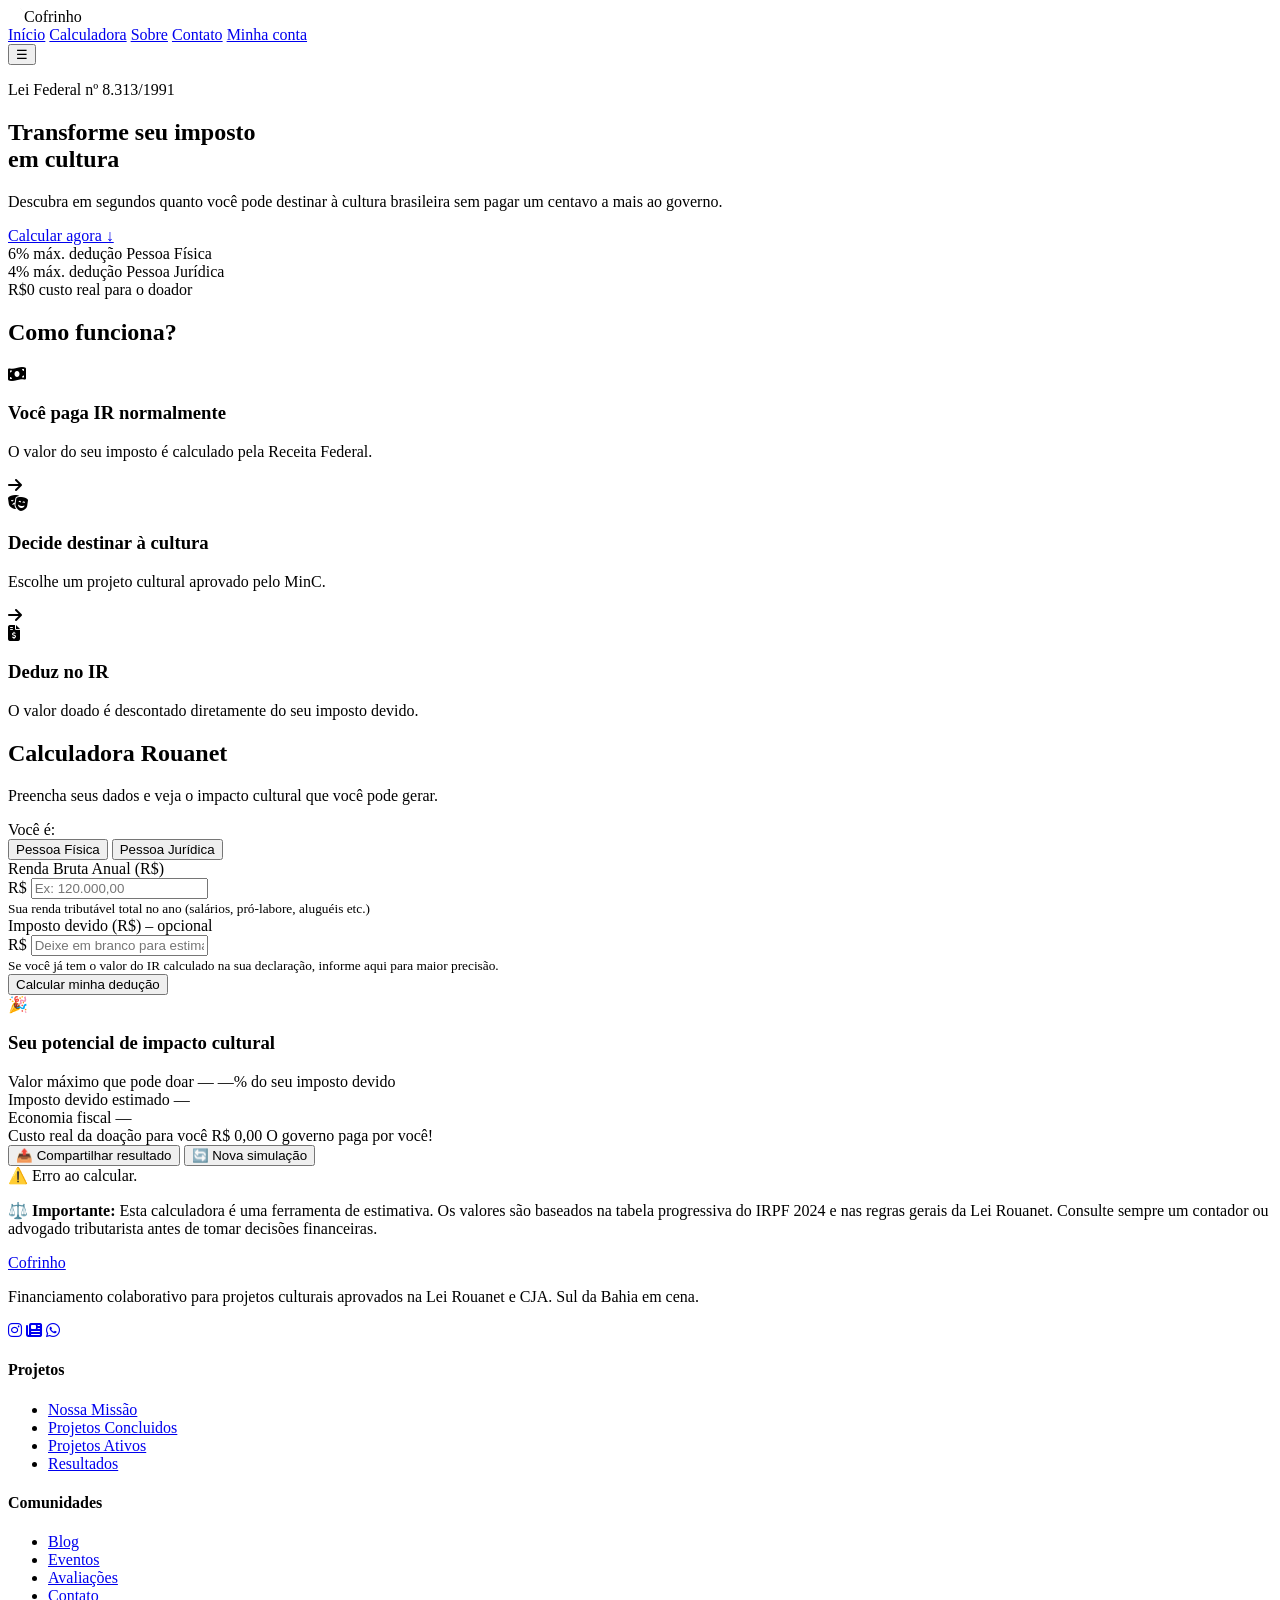
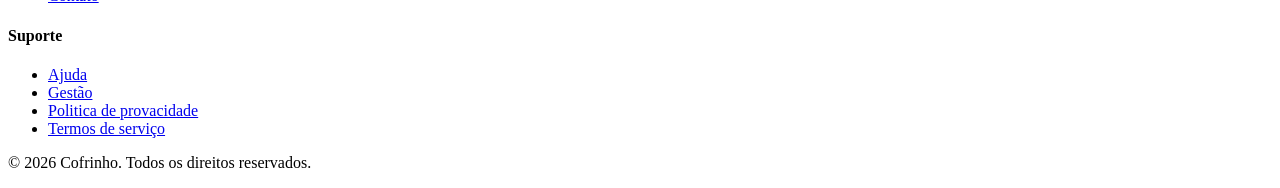
==== calculadora.html @ f41b3fc9 "Update calculadora.html" ====
<!DOCTYPE html>
<html lang="pt-BR">
<head>
  <meta charset="UTF-8"/>
  <meta name="viewport" content="width=device-width, initial-scale=1.0"/>
  <title>Cofrinho | Lei Rouanet</title>
  <link rel="stylesheet" href="https://cdn.jsdelivr.net/npm/swiper@11/swiper-bundle.min.css"/>
  <link rel="stylesheet" href="https://fonts.googleapis.com/css2?family=Material+Symbols+Outlined" />
  <link rel="stylesheet" href="https://cdnjs.cloudflare.com/ajax/libs/font-awesome/6.7.2/css/all.min.css"/>
  <link href="https://fonts.googleapis.com/css2?family=Oswald:wght@300;400;700&display=swap" rel="stylesheet">
  <link rel="stylesheet" href="css/calculadora.css"/>
  <link rel="stylesheet" href="css/global.css"/>
  
</head>
<body>

<header id="header">
  <img src="/static/images/banner1.png" alt="Cofrinho" class="header-logo" style="height:36px;object-fit:contain;filter:brightness(10)"/>
    <nav id="mainNav">
        <a href="index.html">Início</a>
        <a href="calculadora.html">Calculadora</a>
        <a href="sobre.html">Sobre</a>
        <a href="contato.html">Contato</a>
        <a href="login.html" class="btn-entrar">Minha conta</a>
    </nav>
  <button class="nav-toggle" id="navToggle">☰</button>
</header>

<section class="hero-calculadora">
  <div class="hero-content-calculadora">
    <p class="eyebrow-calculadora">Lei Federal nº 8.313/1991</p>
    <h1>Transforme seu <span class="highlight-calculadora">imposto</span><br/>em cultura</h1>
    <p class="hero-sub-calculadora">
      Descubra em segundos quanto você pode destinar à cultura brasileira
      sem pagar um centavo a mais ao governo.
    </p>
    <a href="#calculadora" class="btn-primary-calculadora">Calcular agora ↓</a>
  </div>

  <div class="hero-visual-calculadora">
    <div class="stat-card-calculadora">
      <span class="stat-num-calculadora">6%</span>
      <span class="stat-label-calculadora">máx. dedução Pessoa Física</span>
    </div>
    <div class="stat-card-calculadora">
      <span class="stat-num-calculadora">4%</span>
      <span class="stat-label-calculadora">máx. dedução Pessoa Jurídica</span>
    </div>
    <div class="stat-card-calculadora">
      <span class="stat-num-calculadora">R$0</span>
      <span class="stat-label-calculadora">custo real para o doador</span>
    </div>
  </div>
</section>

<section class="how-it-works-calculadora">
  <div class="container-calculadora">
    <h2>Como funciona?</h2>
    <div class="steps-calculadora">
      <div class="step-calculadora">
        <div class="step-icon-calculadora">
          <i class="fa-solid fa-money-bill-wave"></i>
        </div>
        <h3>Você paga IR normalmente</h3>
        <p>O valor do seu imposto é calculado pela Receita Federal.</p>
      </div>

      <div class="step-arrow-calculadora">
        <i class="fa-solid fa-arrow-right"></i>
      </div>

      <div class="step-calculadora">
        <div class="step-icon-calculadora">
          <i class="fa-solid fa-masks-theater"></i>
        </div>
        <h3>Decide destinar à cultura</h3>
        <p>Escolhe um projeto cultural aprovado pelo MinC.</p>
      </div>

      <div class="step-arrow-calculadora">
        <i class="fa-solid fa-arrow-right"></i>
      </div>

      <div class="step-calculadora">
        <div class="step-icon-calculadora">
          <i class="fa-solid fa-file-invoice-dollar"></i>
        </div>
        <h3>Deduz no IR</h3>
        <p>O valor doado é descontado diretamente do seu imposto devido.</p>
      </div>
    </div>
  </div>
</section>

<section class="calc-section-calculadora" id="calculadora">
  <div class="container-calculadora">
    <div class="calc-wrapper-calculadora">
      <div class="calc-header-calculadora">
        <h2>Calculadora Rouanet</h2>
        <p>Preencha seus dados e veja o impacto cultural que você pode gerar.</p>
      </div>

      <form class="calc-form-calculadora" id="calcForm">
        <div class="field-group-calculadora">
          <label class="field-label-calculadora">Você é:</label>
          <div class="toggle-group-calculadora">
            <button type="button-calculadora" class="toggle-btn-calculadora active-calculadora" data-val="pf" id="btnPF">
              Pessoa Física
            </button>
            <button type="button" class="toggle-btn-calculadora" data-val="pj" id="btnPJ">
              Pessoa Jurídica
            </button>
          </div>
          <input type="hidden" id="tipoContribuinte" value="pf" />
        </div>

        <div class="field-group-calculadora">
          <label class="field-label-calculadora" for="renda">
            <span id="rendaLabel">Renda Bruta Anual (R$)</span>
          </label>
          <div class="input-wrap-calculadora">
            <span class="prefix-calculadora">R$</span>
            <input
              type="text"
              id="renda"
              class="field-input-calculadora"
              placeholder="Ex: 120.000,00"
              inputmode="numeric"
              autocomplete="off"
            />
          </div>
          <small class="field-hint-calculadora" id="rendaHint">
            Sua renda tributável total no ano (salários, pró-labore, aluguéis etc.)
          </small>
        </div>

        <div class="field-group-calculadora" id="grupoIR">
          <label class="field-label-calculadora" for="irDevido">
            Imposto devido (R$) <span class="optional-calculadora">– opcional</span>
          </label>
          <div class="input-wrap-calculadora">
            <span class="prefix-calculadora">R$</span>
            <input
              type="text"
              id="irDevido"
              class="field-input-calculadora"
              placeholder="Deixe em branco para estimarmos"
              inputmode="numeric"
              autocomplete="off"
            />
          </div>
          <small class="field-hint-calculadora">
            Se você já tem o valor do IR calculado na sua declaração, informe aqui para maior precisão.
          </small>
        </div>

        <button type="submit" class="btn-calcular-calculadora" id="btnCalc">
          <span id="btnText">Calcular minha dedução</span>
          <span id="btnLoader" class=""loader-calculadora hidden-calculadora""></span>
        </button>
      </form>

      <div class="result-panel-calculadora hidden" id="resultPanel">
        <div class="result-header-calculadora">
          <span class="result-emoji-calculadora">🎉</span>
          <h3>Seu potencial de impacto cultural</h3>
        </div>

        <div class="result-grid-calculadora">
          <div class="result-card-calculadora main">
            <span class="rc-label-calculadora">Valor máximo que pode doar</span>
            <span class="rc-value-calculadora green" id="resValorMax">—</span>
            <span class="rc-sub-calculadora" id="resPct">—% do seu imposto devido</span>
          </div>
          <div class="result-card-calculadora">
            <span class="rc-label-calculadora">Imposto devido estimado</span>
            <span class="rc-value-calculadora" id="resIR">—</span>
          </div>
          <div class="result-card-calculdora">
            <span class="rc-label-calculadora">Economia fiscal</span>
            <span class="rc-value-calculadora" id="resEconomia">—</span>
          </div>
          <div class="result-card-calculadora highlight-card-calculadora">
            <span class="rc-label-calculadora">Custo real da doação para você</span>
            <span class="rc-value-calculadora gold" id="resCusto">R$ 0,00</span>
            <span class="rc-sub-calculadora">O governo paga por você!</span>
          </div>
        </div>

        <div class="obs-box-calculadora" id="resObs"></div>

        <div class="result-actions-calculadora">
          <button class="btn-secondary-calculadora" onclick="compartilhar()">📤 Compartilhar resultado</button>
          <button class="btn-outline-calculadora" onclick="resetar()">🔄 Nova simulação</button>
        </div>
      </div>

      <div class="error-panel-calculadora hidden" id="errorPanel">
        <span>⚠️</span> <span id="errorMsg">Erro ao calcular.</span>
      </div>
    </div>
  </div>
</section>

<section class="disclaimer-calculadora">
  <div class="container-calculadora">
    <p>
      ⚖️ <strong>Importante:</strong> Esta calculadora é uma ferramenta de estimativa.
      Os valores são baseados na tabela progressiva do IRPF 2024 e nas regras gerais da Lei Rouanet.
      Consulte sempre um contador ou advogado tributarista antes de tomar decisões financeiras.
    </p>
  </div>
</section>

    <footer>
        <div class="footer-wrapper">
            <div class="footer-content">
                <div class="footer-brand">
                    <a href="index.html" class="logo">
                        <div class="logo-blob"></div>
                        Cofrinho
                    </a>
                    <p>Financiamento colaborativo para projetos culturais aprovados na Lei Rouanet e CJA. Sul da Bahia em cena.</p>
                    <div class="footer-social">
                        <a href="https://instagram.com" class="social-icon"><i class="fab fa-instagram"></i></a>
                        <a href="blog.html" class="social-icon"><i class="fas fa-newspaper"></i></a>
                        <a href="https://wa.me/55XXXXXXXXXXX" class="social-icon"><i class="fab fa-whatsapp"></i></a>
                    </div>
                </div>
                <div class="footer-column">
                    <h4>Projetos</h4>
                    <ul>
                        <li><a href="#">Nossa Missão</a></li>
                        <li><a href="#">Projetos Concluidos</a></li>
                        <li><a href="#">Projetos Ativos</a></li>
                        <li><a href="#">Resultados</a></li>
                    </ul>
                </div>
                <div class="footer-column">
                    <h4>Comunidades</h4>
                    <ul>
                        <li><a href="#">Blog</a></li>
                        <li><a href="#">Eventos</a></li>
                        <li><a href="#">Avaliações</a></li>
                        <li><a href="#">Contato</a></li>
                    </ul>
                </div>
                <div class="footer-column">
                    <h4>Suporte</h4>
                    <ul>
                        <li><a href="#">Ajuda</a></li>
                        <li><a href="#">Gestão</a></li>
                        <li><a href="#">Politica de provacidade</a></li>
                        <li><a href="#">Termos de serviço</a></li>
                    </ul>
                </div>
            </div>
            <div class="footer-bottom">
                <p>&copy; 2026 Cofrinho. Todos os direitos reservados.</p>
            </div>
        </div>
    </footer>

    <script src="js/global.js"></script>
</body>
</html>
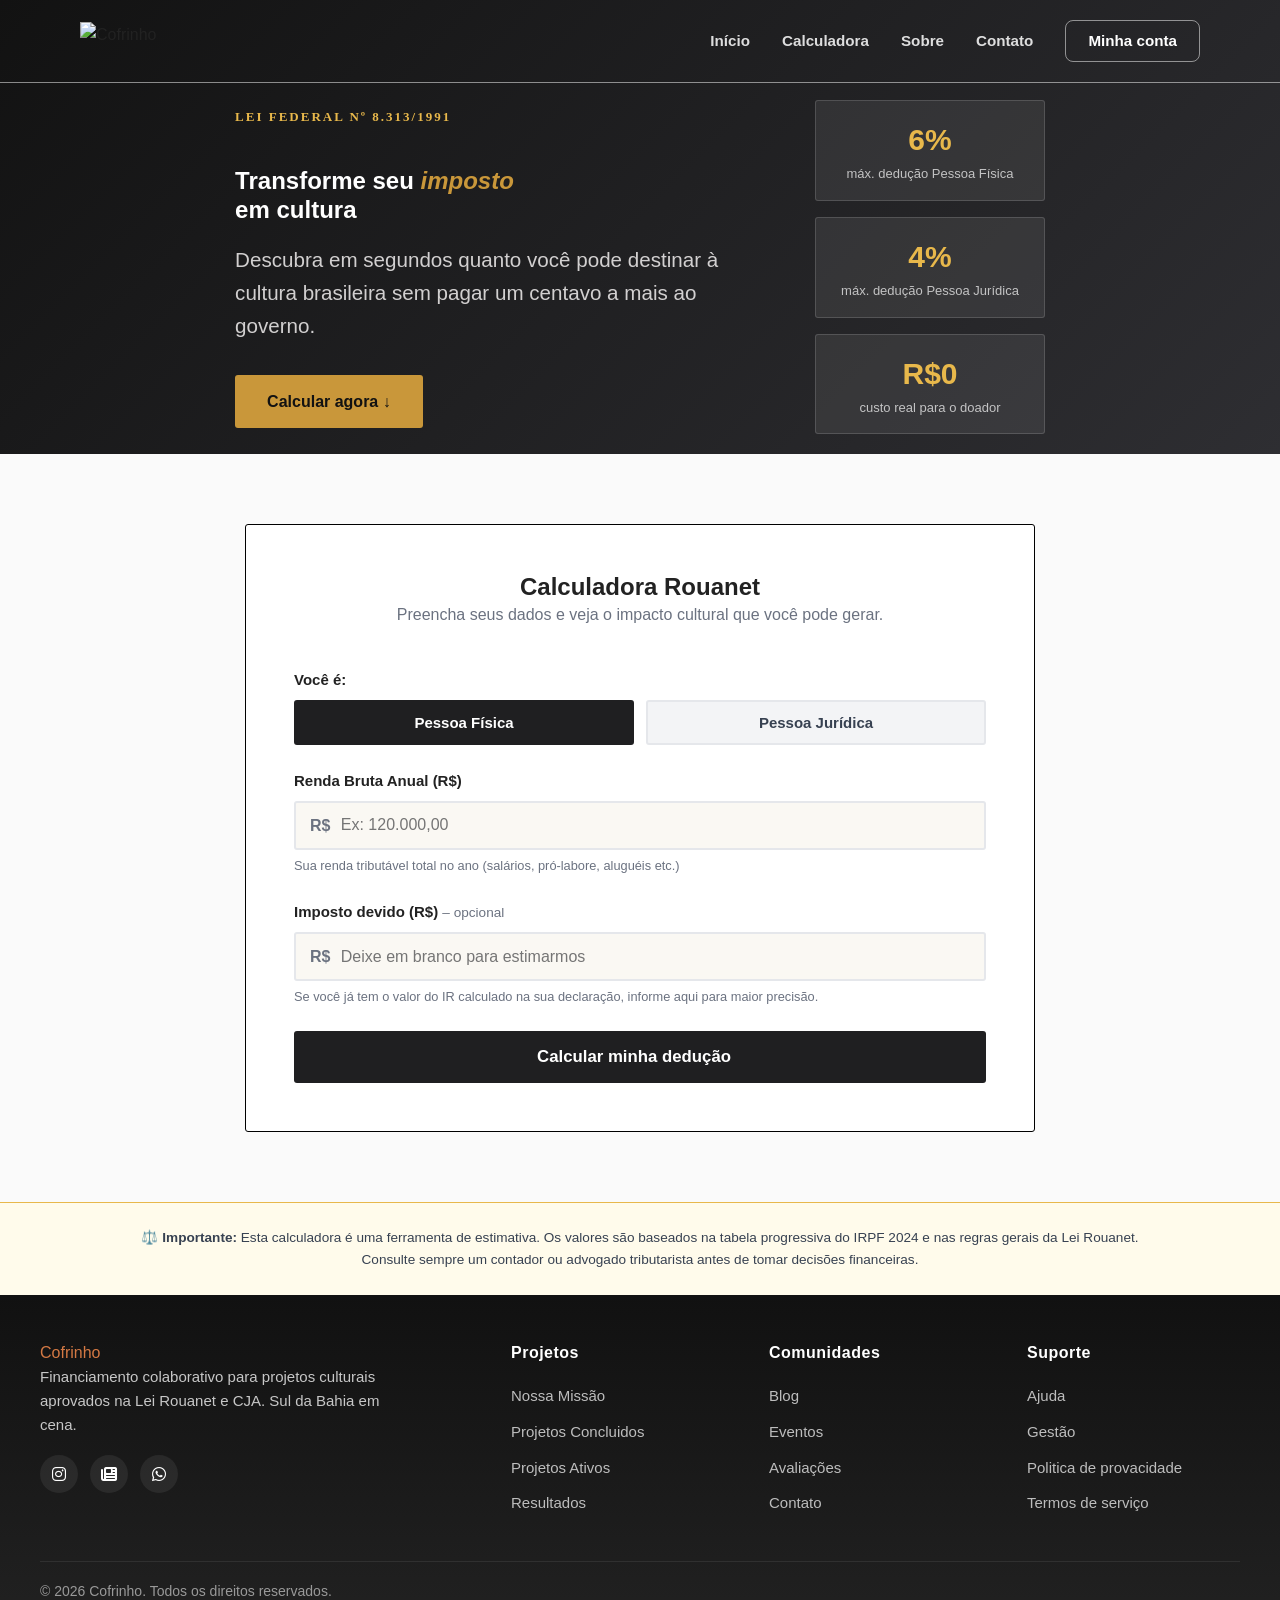
==== commit 03caee1d: "Update calculadora.html" ====
--- a/calculadora.html
+++ b/calculadora.html
@@ -10,12 +10,443 @@
   <link href="https://fonts.googleapis.com/css2?family=Oswald:wght@300;400;700&display=swap" rel="stylesheet">
   <link rel="stylesheet" href="css/calculadora.css"/>
   <link rel="stylesheet" href="css/global.css"/>
-  
+  <style>
+    :root {
+     --amarelo: #d47944;
+     --indigo:   #1f1f21;
+     --indigo-d: #121212;
+     --indigo-l: #2e2e32;
+     --gold:     #C9973A;
+     --gold-l:   #E8B84B;
+     --green:    #2A7A5C;
+     --white:    #FFFFFF;
+     --gray-100: #F3F4F6;
+     --gray-200: #E5E7EB;
+     --gray-500: #6B7280;
+     --gray-700: #374151;
+     --gray-900: #111827;
+     --radius:   3px;
+     --shadow:   0 4px 24px rgba(27,31,94,.12);
+     --transition: .2s ease;
+    }
+         * {
+            margin: 0;
+            padding: 0;
+            box-sizing: border-box;
+            font-family: 'Segoe UI', Tahoma, Geneva, Verdana, sans-serif;
+         }
+
+        body { background-color: #ffffff; color: #222;}
+
+.logo {
+  color: var(--amarelo);
+  text-decoration: none;
+}
+
+.logo:hover { text-decoration: underline;}
+
+.calculadora-page{
+    font-family: 'Segoe UI', sans-serif;
+    background: var(--cream);
+    color: var(--gray-900);
+    line-height: 1.6;
+}
+
+.calculadora-page h1,
+.calculadora-page h2,
+.calculadora-page h3{
+    font-family: 'Segoe UI', serif;
+    line-height: 1.2;
+}
+
+.calculadora-page h1{
+     font-family: 'Segoe UI', sans-serif;
+    font-size: clamp(2.2rem, 5vw, 3.8rem);
+    font-weight: 900;
+}
+
+.calculadora-page h2{
+    font-size: clamp(1.6rem, 3vw, 2.4rem);
+    font-weight: 700;
+    margin-bottom: 1rem;
+}
+
+.calculadora-page h3{
+     font-family: 'Segoe UI', sans-serif;
+    font-size: 1.2rem;
+    font-weight: 700;
+    margin-bottom: .5rem;
+}
+
+.calculadora-page a{
+    color: var(--indigo);
+    text-decoration: none;
+}
+
+.calculadora-page a:hover{
+    text-decoration: underline;
+}
+
+.highlight-calculadora {
+  color: var(--gold);
+  font-style: italic;
+}
+
+.container-calculadora { max-width: 1100px; margin: 0 auto; padding: 0 1.5rem; }
+.content-narrow-calculadora { max-width: 780px; }
+
+.hero-calculadora{
+  background: linear-gradient(135deg, var(--indigo-d) 0%, var(--indigo-l) 100%);
+  color: var(--white);
+  padding: 20px 25px 20px;
+  display: flex; flex-wrap: wrap; align-items: center; justify-content: center;
+  gap: 60px;
+}
+
+.hero-content-calculadora { max-width: 520px; }
+
+.eyebrow-calculadora {
+    font-size: 13px;
+    font-weight: 600;
+    letter-spacing: 2px;
+    text-transform: uppercase;
+    color: var(--gold-l);
+    margin-bottom: 5px;
+    font-family: 'Segoe UI', serif;
+}
+
+.hero-calculadora h1 {
+    margin-top: 40px;
+    margin-bottom: 19.2px;
+}
+
+.hero-sub-calculadora {
+    
+    font-size: 20.6px;
+    color: rgba(255, 252, 252, 0.8);
+    margin-bottom: 32px;
+}
+
+.hero-visual-calculadora {
+    display: flex;
+    flex-direction: column;
+    gap: 16px;
+}
+
+.stat-card-calculadora {
+    background: rgba(255, 255, 255, 0.08);
+    border: 1px solid rgba(255, 255, 255, 0.15);
+    border-radius: var(--radius);
+    padding: 15px 25px;
+    display: flex;
+    flex-direction: column;
+    align-items: center;
+    min-width: 200px;
+}
+
+.stat-num-calculadora {
+    font-family: 'Segoe UI', sans-serif;
+    font-size: 30px;
+    font-weight: 900;
+    color: var(--gold-l);
+}
+
+.stat-label-calculadora {
+    font-size: 13px;
+    color: rgba(255, 255, 255, 0.7);
+    text-align: center;
+}
+
+.btn-primary-calculadora {
+  display: inline-block;
+  background: var(--gold); color: var(--indigo-d);
+  font-weight: 700; font-size: 1rem;
+  padding: .85rem 2rem; border-radius: 3px;
+  transition: var(--transition); border: none; cursor: pointer;
+  text-decoration: none;
+}
+.btn-primary-calculadora:hover { background: var(--gold-l); transform: translateY(-2px); text-decoration: none; }
+
+.btn-secondary-calculadora {
+  font-family: 'Segoe UI', sans-serif;
+  display: inline-block;
+  background: var(--indigo); color: var(--white);
+  font-weight: 600; font-size: .9rem;
+  padding: .75rem 1.6rem; border-radius: 3px;
+  transition: var(--transition); border: none; cursor: pointer;
+}
+.btn-secondary-calculadora:hover { background: var(--indigo-l); }
+
+.btn-outline-calculadora {
+  font-family: 'Segoe UI', sans-serif;
+  display: inline-block;
+  background: transparent; color: var(--indigo);
+  border: 2px solid var(--indigo); font-weight: 600; font-size: .9rem;
+  padding: .73rem 1.6rem; border-radius: 3px;
+  transition: var(--transition); cursor: pointer;
+}
+.btn-outline-calculadora:hover { background: var(--indigo); color: white; }
+
+.calc-section-calculadora { 
+  padding: 70px 10px; 
+  background: #FAFAFA
+}
+
+.calc-wrapper-calculadora {
+  max-width: 790px;
+  margin: 0 auto;
+  background: var(--white);
+  border-radius: 3px;
+  border: 1px solid black;
+  padding: 48px;
+}
+
+.calc-header-calculadora { 
+  text-align: center; 
+  margin-bottom: 40px; 
+}
+
+.calc-header-calculadora p { 
+  color: var(--gray-500); 
+}
+
+.toggle-group-calculadora { 
+  display: flex; 
+  gap: 12px; 
+  margin-top: 8px; 
+}
+
+.toggle-btn-calculadora {
+  flex: 1;
+  padding: 12px 16px;
+  border-radius: 3px;
+  border: 2px solid var(--gray-200);
+  background: var(--gray-100);
+  font-weight: 600;
+  font-size: 15px;
+  cursor: pointer;
+  transition: var(--transition);
+  color: var(--gray-700);
+}
+
+.toggle-btn-calculadora.active-calculadora {
+  background: var(--indigo);
+  border-color: var(--indigo);
+  color: var(--white);
+}
+
+.field-group-calculadora { 
+  margin-bottom: 24px; 
+}
+
+.field-label-calculadora {
+  display: block;
+  font-weight: 600;
+  margin-bottom: 8px;
+  font-size: 15px;
+}
+
+.optional-calculadora {
+  font-weight: 400;
+  color: var(--gray-500);
+  font-size: 13.6px;
+}
+
+.input-wrap-calculadora {
+  position: relative;
+  display: flex;
+  align-items: center;
+}
+
+.prefix-calculadora {
+  position: absolute;
+  left: 16px;
+  font-weight: 600;
+  color: var(--gray-500);
+  pointer-events: none;
+}
+
+.field-input-calculadora {
+  width: 100%;
+  padding: 13.6px 16px 13.6px 44.8px;
+  border: 2px solid var(--gray-200);
+  border-radius: var(--radius);
+  font-size: 16px;
+  transition: var(--transition);
+  background: var(--cream);
+  color: var(--gray-900);
+}
+
+.field-input-calculadora:focus {
+  outline: none;
+  border-color: var(--indigo);
+  background: var(--white);
+}
+
+.field-hint-calculadora {
+  color: var(--gray-500);
+  font-size: 12.8px;
+  margin-top: 5.6px;
+  display: block;
+}
+
+.btn-calcular-calculadora {
+  width: 100%;
+  padding: 16px;
+  background: var(--indigo);
+  color: var(--white);
+  border: none;
+  border-radius: 3px;
+  font-size: 16.8px;
+  font-weight: 700;
+  cursor: pointer;
+  transition: var(--transition);
+  margin-top: 8px;
+  display: flex;
+  align-items: center;
+  justify-content: center;
+  gap: 12px;
+}
+
+.loader-calculadora {
+  width: 20px; height: 20px; border: 2px solid rgba(255,255,255,.3);
+  border-top-color: white; border-radius: 10%;
+  animation: spin .7s linear infinite;
+}
+.hidden { display: none !important; }
+@keyframes spin { to { transform: rotate(360deg); } }
+
+.result-panel-calculadora {
+  margin-top: 2rem; animation: fadeIn .4s ease;
+}
+@keyframes fadeIn { from { opacity: 0; transform: translateY(10px); } to { opacity: 1; transform: translateY(0); } }
+
+.result-header-calculadora { text-align: center; margin-bottom: 1.5rem; }
+.result-emoji-calculadora { font-size: 2.5rem; display: block; margin-bottom: .5rem; }
+.result-header-calculadora h3 { font-size: 1.4rem; }
+.result-grid-calculadora {
+  display: grid; grid-template-columns: 1fr 1fr;
+  gap: 1rem; margin-bottom: 1.5rem;
+}
+.result-card-calculadora {
+  background: var(--cream); border-radius: var(--radius);
+  padding: 1.2rem; display: flex; flex-direction: column;
+}
+.result-card-calculadora.main { grid-column: 1 / -1; background: var(--indigo); color: white; }
+.result-card-calculadora.highlight-card { background: #FFF8E7; border: 2px solid var(--gold-l); }
+.rc-label-calculadora { font-size: .8rem; font-weight: 600; opacity: .7; text-transform: uppercase; letter-spacing: .05em; }
+.rc-value-calculadora {
+  font-family: 'Playfair Display', serif;
+  font-size: 1.8rem; font-weight: 700; margin: .3rem 0;
+}
+.rc-value-calculadora.green-calculadora {
+    color: #2A7A5C;
+}
+
+.rc-value-calculadora.gold-calculadora {
+    color: var(--gold);
+}
+
+.result-card-calculadora.main-calculadora .rc-value-calculadora {
+    color: var(--gold-l);
+    font-size: 35px;
+}
+
+.result-card-calculadora.main-calculadora .rc-label-calculadora {
+    color: rgba(255,255,255,.7);
+}
+
+.rc-sub-calculadora {
+    font-size: 13px;
+    opacity: .7;
+}
+
+.obs-box-calculadora {
+  background: #EEF2FF; border-left: 4px solid var(--indigo);
+  border-radius: 0 var(--radius) var(--radius) 0;
+  padding: 1rem 1.2rem; font-size: .85rem; color: var(--gray-700);
+  margin-bottom: 1.5rem;
+}
+
+.result-actions-calculadora { display: flex; gap: 1rem; flex-wrap: wrap; }
+
+.error-panel-calculadora {
+  margin-top: 1rem; padding: 1rem 1.2rem;
+  background: #FEF2F2; border: 1px solid #FCA5A5;
+  border-radius: var(--radius); color: #991B1B;
+  display: flex; gap: .5rem; align-items: center;
+}
+
+.disclaimer-calculadora {
+  background: #FFFBEB; border-top: 1px solid var(--gold-l);
+  padding: 1.5rem; text-align: center;
+  font-size: .85rem; color: var(--gray-700);
+}
+
+
+
+
+
+/* Tablets */
+@media (max-width: 900px) {
+    .hero-calculadora { flex-direction: column; text-align: center; gap: 35px; padding: 50px 20px;}
+    .hero-content-calculadora {  max-width: 100%;}
+    .hero-calculadora h1 { margin-top: 20px; font-size: clamp(2rem, 6vw, 3rem); }
+    .hero-sub-calculadora {font-size: 18px;}
+    .hero-visual-calculadora { width: 100%; flex-direction: row; justify-content: center; flex-wrap: wrap;}
+    .stat-card-calculadora { min-width: 180px;}
+    .container-calculadora { padding: 0 1rem;}
+    .steps-calculadora { gap: 18px;}
+    .step-calculadora {  max-width: 190px;}
+    .step-arrow-calculadora { display: none;}
+    .calc-section-calculadora { padding: 50px 15px;}
+    .calc-wrapper-calculadora {padding: 35px 25px;}
+    .result-grid-calculadora { grid-template-columns: 1fr;}
+    .result-actions-calculadora { flex-direction: column;}
+    .btn-primary-calculadora,
+    .btn-secondary-calculadora,
+    .btn-outline-calculadora { width: 100%; text-align: center;}
+}
+
+
+/* Celulares */
+@media (max-width: 600px) {
+
+    .calculadora-page h1 { font-size: 2rem;}
+    .calculadora-page h2 { font-size: 1.6rem;}
+    .calculadora-page h3 { font-size: 1.1rem;}
+    .hero-calculadora { padding: 40px 15px;}
+    .eyebrow-calculadora { font-size: 11px; letter-spacing: 1.5px;}
+    .hero-sub-calculadora { font-size: 16px; margin-bottom: 25px;}
+    .hero-visual-calculadora { flex-direction: column; align-items: center;}
+    .stat-card-calculadora {width: 100%; max-width: 280px; padding: 15px;}
+    .stat-num-calculadora {font-size: 25px;}
+    .how-it-works-calculadora {padding: 20px 15px;margin-bottom: 20px;}
+    .steps-calculadora { flex-direction: column;}
+    .step-calculadora {width: 100%;max-width: 280px;}
+    .calc-section-calculadora {padding: 35px 10px;}
+    .calc-wrapper-calculadora {padding: 25px 15px; border-radius: 8px;}
+    .calc-header-calculadora {margin-bottom: 25px;}
+    .toggle-group-calculadora {flex-direction: column;}
+    .toggle-btn-calculadora {width: 100%;}
+    .field-group-calculadora { margin-bottom: 18px;}
+    .field-input-calculadora { font-size: 15px; padding: 12px 12px 12px 40px;}
+    .btn-calcular-calculadora {font-size: 15px; padding: 14px;}
+    .result-card-calculadora { padding: 1rem;}
+    .result-card-calculadora.main-calculadora .rc-value-calculadora { font-size: 28px;}
+    .rc-value-calculadora {font-size: 1.5rem;}
+    .obs-box-calculadora {font-size: .8rem; padding: .9rem;}
+    .disclaimer-calculadora { padding: 1rem;font-size: .8rem;}
+}
+
+@media (max-width: 380px) { .hero-calculadora h1 { font-size: 1.7rem;}.hero-sub-calculadora { font-size: 15px;} .calc-wrapper-calculadora {padding: 20px 12px; } .btn-calcular-calculadora {  font-size: 14px; }}
+
+  </style>
 </head>
 <body>
 
 <header id="header">
-  <img src="/static/images/banner1.png" alt="Cofrinho" class="header-logo" style="height:36px;object-fit:contain;filter:brightness(10)"/>
+ <img src="images/logo.png" alt="Cofrinho" class="header-logo">
     <nav id="mainNav">
         <a href="index.html">Início</a>
         <a href="calculadora.html">Calculadora</a>
@@ -49,45 +480,6 @@
     <div class="stat-card-calculadora">
       <span class="stat-num-calculadora">R$0</span>
       <span class="stat-label-calculadora">custo real para o doador</span>
-    </div>
-  </div>
-</section>
-
-<section class="how-it-works-calculadora">
-  <div class="container-calculadora">
-    <h2>Como funciona?</h2>
-    <div class="steps-calculadora">
-      <div class="step-calculadora">
-        <div class="step-icon-calculadora">
-          <i class="fa-solid fa-money-bill-wave"></i>
-        </div>
-        <h3>Você paga IR normalmente</h3>
-        <p>O valor do seu imposto é calculado pela Receita Federal.</p>
-      </div>
-
-      <div class="step-arrow-calculadora">
-        <i class="fa-solid fa-arrow-right"></i>
-      </div>
-
-      <div class="step-calculadora">
-        <div class="step-icon-calculadora">
-          <i class="fa-solid fa-masks-theater"></i>
-        </div>
-        <h3>Decide destinar à cultura</h3>
-        <p>Escolhe um projeto cultural aprovado pelo MinC.</p>
-      </div>
-
-      <div class="step-arrow-calculadora">
-        <i class="fa-solid fa-arrow-right"></i>
-      </div>
-
-      <div class="step-calculadora">
-        <div class="step-icon-calculadora">
-          <i class="fa-solid fa-file-invoice-dollar"></i>
-        </div>
-        <h3>Deduz no IR</h3>
-        <p>O valor doado é descontado diretamente do seu imposto devido.</p>
-      </div>
     </div>
   </div>
 </section>
--- a/css/calculadora.css
+++ b/css/calculadora.css
@@ -0,0 +1,631 @@
+:root {
+  --amarelo: #d47944;
+  --indigo:   #1f1f21;
+  --indigo-d: #121212;
+  --indigo-l: #2e2e32;
+  --gold:     #C9973A;
+  --gold-l:   #E8B84B;
+  --green:    #2A7A5C;
+  --cream:    #FAF8F3;
+  --white:    #FFFFFF;
+  --gray-100: #F3F4F6;
+  --gray-200: #E5E7EB;
+  --gray-500: #6B7280;
+  --gray-700: #374151;
+  --gray-900: #111827;
+  --radius:   5px;
+  --shadow:   0 4px 24px rgba(27,31,94,.12);
+  --transition: .2s ease;
+}
+
+html, body {
+    margin: 0;
+    padding: 0;
+    width: 100%;
+}
+
+.logo {
+  color: var(--amarelo);
+  text-decoration: none;
+}
+
+.logo:hover {
+  text-decoration: underline;
+}
+
+.calculadora-page{
+    font-family: 'Inter', sans-serif;
+    background: var(--cream);
+    color: var(--gray-900);
+    line-height: 1.6;
+}
+
+.calculadora-page h1,
+.calculadora-page h2,
+.calculadora-page h3{
+    font-family: 'Oswald', serif;
+    line-height: 1.2;
+}
+
+.calculadora-page h1{
+    font-size: clamp(2.2rem, 5vw, 3.8rem);
+    font-weight: 900;
+}
+
+.calculadora-page h2{
+    font-size: clamp(1.6rem, 3vw, 2.4rem);
+    font-weight: 700;
+    margin-bottom: 1rem;
+}
+
+.calculadora-page h3{
+    font-size: 1.2rem;
+    font-weight: 700;
+    margin-bottom: .5rem;
+}
+
+/* Links */
+
+.calculadora-page a{
+    color: var(--indigo);
+    text-decoration: none;
+}
+
+.calculadora-page a:hover{
+    text-decoration: underline;
+}
+
+.highlight-calculadora {
+  color: var(--gold);
+  font-style: italic;
+}
+
+.container-calculadora { max-width: 1100px; margin: 0 auto; padding: 0 1.5rem; }
+.content-narrow-calculadora { max-width: 780px; }
+
+.hero-calculadora{
+  background: linear-gradient(135deg, var(--indigo-d) 0%, var(--indigo-l) 100%);
+  color: var(--white);
+  padding: 20px 25px 20px;
+  display: flex; flex-wrap: wrap; align-items: center; justify-content: center;
+  gap: 60px;
+}
+
+.hero-content-calculadora { max-width: 520px; }
+
+.eyebrow-calculadora {
+    font-size: 13px;
+    font-weight: 600;
+    letter-spacing: 2px;
+    text-transform: uppercase;
+    color: var(--gold-l);
+    margin-bottom: 13px;
+    font-family: 'Oswald', serif;
+}
+
+.hero-calculadora h1 {
+    margin-top: 40px;
+    margin-bottom: 19.2px;
+}
+
+.hero-sub-calculadora {
+    font-size: 20.6px;
+    color: rgba(255, 255, 255, .8);
+    margin-bottom: 32px;
+}
+
+.hero-visual-calculadora {
+    display: flex;
+    flex-direction: column;
+    gap: 16px;
+}
+
+.stat-card-calculadora {
+    background: rgba(255, 255, 255, 0.08);
+    border: 1px solid rgba(255, 255, 255, 0.15);
+    border-radius: var(--radius);
+    padding: 15px 25px;
+    display: flex;
+    flex-direction: column;
+    align-items: center;
+    min-width: 200px;
+}
+
+.stat-num-calculadora {
+    font-family: 'Playfair Display', serif;
+    font-size: 30px;
+    font-weight: 900;
+    color: var(--gold-l);
+}
+
+.stat-label-calculadora {
+    font-size: 13px;
+    color: rgba(255, 255, 255, 0.7);
+    text-align: center;
+}
+
+.btn-primary-calculadora {
+  display: inline-block;
+  background: var(--gold); color: var(--indigo-d);
+  font-weight: 700; font-size: 1rem;
+  padding: .85rem 2rem; border-radius: 5px;
+  transition: var(--transition); border: none; cursor: pointer;
+  text-decoration: none;
+}
+.btn-primary-calculadora:hover { background: var(--gold-l); transform: translateY(-2px); text-decoration: none; }
+
+.btn-secondary-calculadora {
+  display: inline-block;
+  background: var(--indigo); color: var(--white);
+  font-weight: 600; font-size: .9rem;
+  padding: .75rem 1.6rem; border-radius: 10px;
+  transition: var(--transition); border: none; cursor: pointer;
+}
+.btn-secondary-calculadora:hover { background: var(--indigo-l); }
+
+.btn-outline-calculadora {
+  display: inline-block;
+  background: transparent; color: var(--indigo);
+  border: 2px solid var(--indigo); font-weight: 600; font-size: .9rem;
+  padding: .73rem 1.6rem; border-radius: 10px;
+  transition: var(--transition); cursor: pointer;
+}
+.btn-outline-calculadora:hover { background: var(--indigo); color: white; }
+
+.how-it-works-calculadora {
+    padding-top: 10px;
+    padding-bottom: 30px;
+    margin-bottom: 35px; /* aumenta a distância para a próxima seção */
+    background: var(--white);
+    text-align: center;
+    font-family: 'Oswald', serif;
+    color: #7a2f00;
+}
+
+.how-it-works-calculadora h2 {
+    margin-bottom: 20px;
+    font-family: 'Oswald', serif;
+}
+
+.steps-calculadora {
+    display: flex;
+    flex-wrap: wrap;
+    align-items: center;
+    justify-content: center;
+    gap: 24px;
+}
+
+.step-calculadora {
+    font-family: 'Oswald', serif;
+    background: var(--gray-200);
+    border-radius: var(--radius);
+    padding: 18px 15px;
+    max-width: 210px;
+    text-align: center;
+   
+}
+
+.step-icon-calculadora {
+    font-family: 'Oswald', serif;
+    font-size: 25px;
+    margin-bottom: 8px;
+}
+
+.step-calculadora p {
+    font-size: 14.4px;
+    font-family: 'Playfair Display', serif;
+    color: var(--gray-500);
+}
+
+.step-arrow-calculadora {
+    font-size: 25px;
+    color: var(--gold);
+    font-weight: 700;
+}
+
+.calc-section-calculadora { 
+  padding: 80px 20px; 
+  background: #d9d9db
+}
+
+.calc-wrapper-calculadora {
+  max-width: 790px;
+  margin: 0 auto;
+  background: var(--white);
+  border-radius: 10px;
+  padding: 48px;
+}
+
+.calc-header-calculadora { 
+  text-align: center; 
+  margin-bottom: 40px; 
+}
+
+.calc-header-calculadora p { 
+  color: var(--gray-500); 
+}
+
+.toggle-group-calculadora { 
+  display: flex; 
+  gap: 12px; 
+  margin-top: 8px; 
+}
+
+.toggle-btn-calculadora {
+  flex: 1;
+  padding: 12px 16px;
+  border-radius: 10px;
+  border: 2px solid var(--gray-200);
+  background: var(--gray-100);
+  font-weight: 600;
+  font-size: 15px;
+  cursor: pointer;
+  transition: var(--transition);
+  color: var(--gray-700);
+}
+
+.toggle-btn-calculadora.active-calculadora {
+  background: var(--indigo);
+  border-color: var(--indigo);
+  color: var(--white);
+}
+
+.field-group-calculadora { 
+  margin-bottom: 24px; 
+}
+
+.field-label-calculadora {
+  display: block;
+  font-weight: 600;
+  margin-bottom: 8px;
+  font-size: 15px;
+}
+
+.optional-calculadora {
+  font-weight: 400;
+  color: var(--gray-500);
+  font-size: 13.6px;
+}
+
+.input-wrap-calculadora {
+  position: relative;
+  display: flex;
+  align-items: center;
+}
+
+.prefix-calculadora {
+  position: absolute;
+  left: 16px;
+  font-weight: 600;
+  color: var(--gray-500);
+  pointer-events: none;
+}
+
+.field-input-calculadora {
+  width: 100%;
+  padding: 13.6px 16px 13.6px 44.8px;
+  border: 2px solid var(--gray-200);
+  border-radius: var(--radius);
+  font-size: 16px;
+  transition: var(--transition);
+  background: var(--cream);
+  color: var(--gray-900);
+}
+
+.field-input-calculadora:focus {
+  outline: none;
+  border-color: var(--indigo);
+  background: var(--white);
+}
+
+.field-hint-calculadora {
+  color: var(--gray-500);
+  font-size: 12.8px;
+  margin-top: 5.6px;
+  display: block;
+}
+
+.btn-calcular-calculadora {
+  width: 100%;
+  padding: 16px;
+  background: var(--indigo);
+  color: var(--white);
+  border: none;
+  border-radius: 10px;
+  font-size: 16.8px;
+  font-weight: 700;
+  cursor: pointer;
+  transition: var(--transition);
+  margin-top: 8px;
+  display: flex;
+  align-items: center;
+  justify-content: center;
+  gap: 12px;
+}
+
+.loader-calculadora {
+  width: 20px; height: 20px; border: 2px solid rgba(255,255,255,.3);
+  border-top-color: white; border-radius: 10%;
+  animation: spin .7s linear infinite;
+}
+.hidden { display: none !important; }
+@keyframes spin { to { transform: rotate(360deg); } }
+
+.result-panel-calculadora {
+  margin-top: 2rem; animation: fadeIn .4s ease;
+}
+@keyframes fadeIn { from { opacity: 0; transform: translateY(10px); } to { opacity: 1; transform: translateY(0); } }
+
+.result-header-calculadora { text-align: center; margin-bottom: 1.5rem; }
+.result-emoji-calculadora { font-size: 2.5rem; display: block; margin-bottom: .5rem; }
+.result-header-calculadora h3 { font-size: 1.4rem; }
+.result-grid-calculadora {
+  display: grid; grid-template-columns: 1fr 1fr;
+  gap: 1rem; margin-bottom: 1.5rem;
+}
+.result-card-calculadora {
+  background: var(--cream); border-radius: var(--radius);
+  padding: 1.2rem; display: flex; flex-direction: column;
+}
+.result-card-calculadora.main { grid-column: 1 / -1; background: var(--indigo); color: white; }
+.result-card-calculadora.highlight-card { background: #FFF8E7; border: 2px solid var(--gold-l); }
+.rc-label-calculadora { font-size: .8rem; font-weight: 600; opacity: .7; text-transform: uppercase; letter-spacing: .05em; }
+.rc-value-calculadora {
+  font-family: 'Playfair Display', serif;
+  font-size: 1.8rem; font-weight: 700; margin: .3rem 0;
+}
+.rc-value-calculadora.green-calculadora {
+    color: #2A7A5C;
+}
+
+.rc-value-calculadora.gold-calculadora {
+    color: var(--gold);
+}
+
+.result-card-calculadora.main-calculadora .rc-value-calculadora {
+    color: var(--gold-l);
+    font-size: 35px;
+}
+
+.result-card-calculadora.main-calculadora .rc-label-calculadora {
+    color: rgba(255,255,255,.7);
+}
+
+.rc-sub-calculadora {
+    font-size: 13px;
+    opacity: .7;
+}
+
+.obs-box-calculadora {
+  background: #EEF2FF; border-left: 4px solid var(--indigo);
+  border-radius: 0 var(--radius) var(--radius) 0;
+  padding: 1rem 1.2rem; font-size: .85rem; color: var(--gray-700);
+  margin-bottom: 1.5rem;
+}
+
+.result-actions-calculadora { display: flex; gap: 1rem; flex-wrap: wrap; }
+
+.error-panel-calculadora {
+  margin-top: 1rem; padding: 1rem 1.2rem;
+  background: #FEF2F2; border: 1px solid #FCA5A5;
+  border-radius: var(--radius); color: #991B1B;
+  display: flex; gap: .5rem; align-items: center;
+}
+
+.disclaimer-calculadora {
+  background: #FFFBEB; border-top: 1px solid var(--gold-l);
+  padding: 1.5rem; text-align: center;
+  font-size: .85rem; color: var(--gray-700);
+}
+
+
+
+footer{
+    background: linear-gradient(180deg,#111 0%,#1b1b1b 100%);
+    color:#fff;
+    font-family:Arial, Helvetica, sans-serif;
+    padding:45px 40px 18px;
+}
+
+.footer-wrapper{max-width:1400px;margin:auto;}
+
+.footer-content{
+    display:grid;
+    grid-template-columns:2fr 1fr 1fr 1fr;
+    gap:45px;
+    margin-bottom:35px;
+}
+
+.footer-brand h2{
+    font-size:30px;
+    margin-bottom:12px;
+}
+
+.footer-brand p{
+    color:#c7c7c7;
+    line-height:1.6;
+    font-size:15px;
+    max-width:360px;
+}
+
+.footer-column h4{
+    color:#fff;
+    font-size:16px;
+    margin-bottom:18px;
+    font-weight:700;
+    letter-spacing:.5px;
+}
+
+.footer-column ul{
+    list-style:none;
+}
+
+.footer-column li{
+    margin-bottom:10px;
+}
+
+.footer-column a{
+    color:#bdbdbd;
+    text-decoration:none;
+    transition:.3s;
+    font-size:15px;
+}
+
+.footer-column a:hover{
+    color:#d4a04f;
+    padding-left:6px;
+}
+
+.footer-social{
+    display:flex;
+    gap:12px;
+    margin-top:18px;
+}
+
+.social-icon{
+    width:38px;
+    height:38px;
+    border-radius:50%;
+    background:#ffffff12;
+    display:flex;
+    justify-content:center;
+    align-items:center;
+    color:white;
+    text-decoration: none;
+    transition:.3s;
+}
+
+.social-icon:hover{
+    background:#d4a04f;
+    transform:translateY(-4px);
+    box-shadow:0 0 20px rgba(212,160,79,.4);
+}
+
+.footer-bottom{
+    border-top:1px solid rgba(255,255,255,.08);
+    padding-top:18px;
+    display:flex;
+    justify-content:space-between;
+    align-items:center;
+    flex-wrap:wrap;
+    color:#999;
+    font-size:14px;
+}
+
+.footer-bottom a{
+    color:#999;
+    text-decoration:none;
+    transition:.3s;
+}
+
+.footer-bottom a:hover{
+    color:#d4a04f;
+}
+
+
+
+/* ================================
+   RESPONSIVIDADE - CALCULADORA
+================================ */
+
+@media (max-width: 768px) {
+    
+    .footer-hero h1 {font-size: 2.5rem;}
+    .fotter-section-header h2 {font-size: 2.2rem;}
+    .footer-feature-card {flex-direction: column; text-align: center;}
+    .footerfeature-image { width: 200px;height: 200px;}
+    .footer-feature-content h3 {justify-content: center;}
+    .footer-phone-mockup {width: 320px; height: 640px;}
+    .footer-content { grid-template-columns: 1fr; gap: 40px;}
+    .footer-bottom {flex-direction: column; text-align: center;}
+    .footer-download-cta h2 {font-size: 2.2rem; }
+    .footer-app-buttons {flex-direction: column; align-items: center;}
+}
+
+
+/* Tablets */
+@media (max-width: 900px) {
+    .hero-calculadora { flex-direction: column; text-align: center; gap: 35px; padding: 50px 20px;}
+    .hero-content-calculadora {  max-width: 100%;}
+    .hero-calculadora h1 { margin-top: 20px; font-size: clamp(2rem, 6vw, 3rem); }
+    .hero-sub-calculadora {font-size: 18px;}
+    .hero-visual-calculadora { width: 100%; flex-direction: row; justify-content: center; flex-wrap: wrap;}
+    .stat-card-calculadora { min-width: 180px;}
+    .container-calculadora { padding: 0 1rem;}
+    .steps-calculadora { gap: 18px;}
+    .step-calculadora {  max-width: 190px;}
+    .step-arrow-calculadora { display: none;}
+    .calc-section-calculadora { padding: 50px 15px;}
+    .calc-wrapper-calculadora {padding: 35px 25px;}
+    .result-grid-calculadora { grid-template-columns: 1fr;}
+    .result-actions-calculadora { flex-direction: column;}
+    .btn-primary-calculadora,
+    .btn-secondary-calculadora,
+    .btn-outline-calculadora { width: 100%; text-align: center;}
+}
+
+
+/* Celulares */
+@media (max-width: 600px) {
+
+    .calculadora-page h1 { font-size: 2rem;}
+    .calculadora-page h2 { font-size: 1.6rem;}
+    .calculadora-page h3 { font-size: 1.1rem;}
+    .hero-calculadora { padding: 40px 15px;}
+    .eyebrow-calculadora { font-size: 11px; letter-spacing: 1.5px;}
+    .hero-sub-calculadora { font-size: 16px; margin-bottom: 25px;}
+    .hero-visual-calculadora { flex-direction: column; align-items: center;}
+    .stat-card-calculadora {width: 100%; max-width: 280px; padding: 15px;}
+    .stat-num-calculadora {font-size: 25px;}
+    .how-it-works-calculadora {padding: 20px 15px;margin-bottom: 20px;}
+    .steps-calculadora { flex-direction: column;}
+    .step-calculadora {width: 100%;max-width: 280px;}
+    .calc-section-calculadora {padding: 35px 10px;}
+    .calc-wrapper-calculadora {padding: 25px 15px; border-radius: 8px;}
+    .calc-header-calculadora {margin-bottom: 25px;}
+    .toggle-group-calculadora {flex-direction: column;}
+    .toggle-btn-calculadora {width: 100%;}
+    .field-group-calculadora { margin-bottom: 18px;}
+    .field-input-calculadora { font-size: 15px; padding: 12px 12px 12px 40px;}
+    .btn-calcular-calculadora {font-size: 15px; padding: 14px;}
+    .result-card-calculadora { padding: 1rem;}
+    .result-card-calculadora.main-calculadora .rc-value-calculadora { font-size: 28px;}
+    .rc-value-calculadora {font-size: 1.5rem;}
+    .obs-box-calculadora {font-size: .8rem; padding: .9rem;}
+    .disclaimer-calculadora { padding: 1rem;font-size: .8rem;}
+}
+
+
+
+/* Celulares pequenos */
+@media (max-width: 380px) {
+
+
+    .hero-calculadora h1 {
+        font-size: 1.7rem;
+    }
+
+
+    .hero-sub-calculadora {
+        font-size: 15px;
+    }
+
+
+    .calc-wrapper-calculadora {
+        padding: 20px 12px;
+    }
+
+
+    .btn-calcular-calculadora {
+        font-size: 14px;
+    }
+
+
+}
+
+
+
+
+
+
+
--- a/css/global.css
+++ b/css/global.css
@@ -0,0 +1,701 @@
+:root {
+  --amarelo: #d47944;
+  --amarelo-hover: #e8935a;
+  --gold:     #C9973A;
+  --gold-l:   #E8B84B;
+  --azul: #88c6ce;
+  --cinza-escuro: #111111;
+  --cinza-medio: #1e1e1e;
+  --cinza-card: #2a2a2a;
+  --cinza-borda: #3a3a3a;
+  --branco: #ffffff;
+  --texto-muted: #aaaaaa;
+  --radius: 5px;
+  --shadow: 0 8px 32px rgba(0,0,0,.4);
+  --transition: .25s ease;
+}
+
+*, *::before, *::after { box-sizing: border-box; margin: 0; padding: 0; }
+html { scroll-behavior: smooth; }
+
+body {
+ 
+  background: var(--branco);
+  color: var(--cinza-médio);
+  line-height: 1.6;
+}
+
+a { color: var(--amarelo); text-decoration: none; }
+a:hover { text-decoration: underline; }
+h1,h2,h3 { line-height: 1.2; }
+
+.container { max-width: 1200px; margin: 0 auto; padding: 0 2rem; }
+.container-sm { max-width: 600px; margin: 0 auto; padding: 0 2rem; }
+
+header {
+    font-family: 'Helvetica Neue', Arial, sans-serif;
+    position: absolute;
+    top: 0;
+    left: 0;
+    width: 100%;
+    z-index: 10;
+    display: flex;
+    justify-content: space-between;
+    align-items: center;
+    padding: 20px 80px;
+    background: transparent;
+    border-bottom: 1px solid rgba(255, 255, 255, 0.5); /* Ajuste a cor e opacidade aqui */
+    box-sizing: border-box; /* Garante que a borda não aumente o tamanho do header */
+
+}
+
+header.scrolled {
+  background: rgba(254, 253, 253, 0.95);
+  backdrop-filter: blur(12px);
+  box-shadow: 0 2px 20px rgba(0,0,0,.5);
+}
+.header-logo {
+  height: 38px;
+}
+.hero, section:first-of-type {
+  padding-top: 100px; /* Ajuste conforme a altura real do seu header */
+}
+header nav { display: flex; gap: 2rem; align-items: center; }
+header nav a {
+  color: rgba(255,255,255,.85); font-weight: 600; font-size: .95rem;
+  transition: color var(--transition);
+}
+header nav a:hover, header nav a.active { color: var(--amarelo); text-decoration: none; }
+
+.btn-entrar {
+     font-family: 'Helvetica Neue', Arial, sans-serif;
+  border: 1px solid rgba(255,255,255,.5); padding: 8px 22px;
+  border-radius: 8px; color: var(--branco) !important; font-weight: 600;
+  transition: all var(--transition);
+}
+.btn-entrar:hover {
+  background: var(--amarelo); border-color: var(--amarelo); text-decoration: none;
+}
+.nav-toggle { display: none; background: none; border: none; color: white; font-size: 1.5rem; cursor: pointer; }
+/* ===========================
+  Final do Css do menu
+=========================== */
+
+.steps-guia{
+    max-width:1100px;
+    height: 200px;
+    margin:auto;
+
+    display:flex;
+    flex-direction:column;
+    gap:30px;
+}
+.step-card-guia{
+    background: #212121;
+    border:1px solid #ddd;
+    border-radius:5px;
+    padding:30px;
+    display:flex;
+    align-items:flex-start;
+    gap:25px;
+}
+
+
+.step-icon-guia{
+    width:50px;
+    height:50px;
+    background:var(--gold-l);
+    border-radius:5px;
+    display:flex;
+    justify-content:center;
+    align-items:center;
+    flex-shrink:0;
+}
+
+.step-icon-guia i{
+    font-size:20px;
+    color:brown;
+}
+
+.step-content-guia{
+    flex:1;
+}
+
+.step-number-guia{
+    font-family: 'Oswald', Arial, sans-serif;
+    color:var(--gold-l);
+    font-size:20px;
+    font-weight:800;
+    letter-spacing:1px;
+    text-transform:uppercase;
+}
+
+.step-content-guia h2{
+    font-family: 'Oswald', Arial, sans-serif;
+    margin:8px 0 15px;
+    font-size:25px;
+    font-weight:700;
+    color:#ddd;
+}
+
+.step-content-guia p{
+    color:#ddd;
+    line-height:1.7;
+    font-size:18px;
+    font-family: 'Oswald', Arial, sans-serif;
+}
+
+@media(max-width:768px){
+
+    .step-card-guia{
+        flex-direction:column;
+        align-items:flex-start;
+    }
+
+    .step-content-guia h2{
+        font-size:28px;
+    }
+
+    .step-content-guia p{
+        font-size:18px;
+    }
+
+}
+
+/* ===========================
+  Inicio do Css da pag contato
+=========================== */
+
+.generic-section-topo{
+  font-family: Arial;
+  padding: 25px;
+  background-color: #f9f9f9;
+  margin-bottom: 40px;}
+
+  .subtitle-topo {
+    display: block;
+    font-size: 15px;
+    letter-spacing: 2px;
+    color: #888;
+    margin-bottom: 6px;
+    text-transform: uppercase;
+    margin-left: 100px;}
+
+.title-topo {
+    font-size: 50px;
+    line-height: 1.1;
+    color: #333;
+    margin: 0;
+    margin-left: 100px;
+}
+
+  .title strong {font-weight: 700;}
+
+.field-error { display: none; color: #bd594e; font-size: 14px; margin-top: 5px;}
+.field-error.show { display: block;}
+
+.page-hero{
+    max-width:1200px;
+    margin:60px auto 40px;
+    padding:0 40px;}
+.page-hero__tag{
+    text-transform:uppercase;
+    color:#777;
+    font-size:.85rem;
+    letter-spacing:2px;
+    margin-bottom:10px;}
+.page-hero__title{
+    font-size:3rem;
+    font-weight:300;
+    line-height:1.2;}
+.page-hero__title strong{ font-weight:700;}
+
+  @media (max-width: 480px) {.form-row { grid-template-columns: 1fr; }}
+.contact-body{
+    max-width:1200px;
+    margin:0 auto 80px;
+    padding:0 40px;}
+.contact-grid{
+    display:grid;
+    grid-template-columns:2fr 1fr;
+    gap:70px;}
+.contact-form__heading{
+    color:#595959;
+    font-size:1.5rem;
+    margin-bottom:10px;}
+.contact-form__subheading{
+    color:#666;
+    line-height:1.7;
+    margin-bottom:35px;}
+.form-row{
+    display:grid;
+    grid-template-columns:1fr 1fr;
+    gap:20px;}
+.form-field{
+    display:flex;
+    flex-direction:column;
+    margin-bottom:22px;}
+.form-label{
+    font-size:.8rem;
+    text-transform:uppercase;
+    font-weight:700;
+    color:#666;
+    margin-bottom:8px;}
+.required{color:#c62828;}
+.form-input,
+.form-select,
+.form-textarea{
+    width:100%;
+    padding:14px 16px;
+    border:1px solid #d9d9d9;
+    border-radius:4px;
+    font-size:15px;
+    background:#fff;
+    transition:.25s;
+    box-sizing:border-box;}
+.form-input:focus,
+.form-select:focus,
+.form-textarea:focus{
+    outline:none;
+    border-color:#000;}
+.form-textarea{
+    min-height:180px;
+    resize:vertical;}
+.form-submit{
+    display:flex;
+    align-items:center;
+    gap:20px;
+    flex-wrap:wrap;
+    margin-top:10px;}
+
+.btn-submit{
+    background:#111;
+    color:#fff;
+    border:none;
+    padding:14px 32px;
+    text-transform:uppercase;
+    cursor:pointer;
+    transition:.3s;}
+
+.btn-submit:hover{ background:#333;}
+
+.form-note{ color:#666; font-size:.75rem;}
+
+.form-message{
+    display:none;
+    margin-top:20px;
+    padding:15px;
+    border-radius:4px;}
+
+.is-success{
+    display:block;
+    background:#e8f7eb;
+    color:#1b5e20;}
+
+.is-error{
+    display:block;
+    background:#fdeaea;
+    color:#b71c1c;}
+
+.contact-info{ position:sticky; top:120px;}
+
+.contact-info__section{
+    padding-bottom:28px;
+    margin-bottom:28px;
+    border-bottom:1px solid #ececec;}
+
+.contact-info__label{
+    text-transform:uppercase;
+    font-size:.8rem;
+    font-weight:700;
+    color:#666;
+    margin-bottom:12px;}
+
+.contact-info__value,
+.contact-info__link{
+    color:#222;
+    line-height:1.8;
+    text-decoration:none;}
+
+.contact-info__link:hover{text-decoration:underline;}
+
+.social-links{
+    display:flex;
+    flex-direction:column;
+    gap:12px;}
+
+.social-link{
+    display:flex;
+    gap:12px;
+    color:#444;
+    text-decoration:none;}
+
+.social-link__platform{
+    width:90px;
+    font-weight:bold;}
+
+.availability{
+    display:flex;
+    align-items:center;
+    gap:10px;
+    font-weight:600;}
+
+.availability__dot{
+    width:10px;
+    height:10px;
+    border-radius:50%;
+    background:#22c55e;}
+
+
+
+
+
+
+
+/* ===========================
+   Inicio do Css do Sobre
+=========================== */
+/* =====================================================
+   SEÇÃO
+===================================================== */
+
+.about-section{
+    padding:50px 0;      /* Era 80px */
+    background:#fff;
+}
+
+/* =====================================================
+   CONTAINER
+===================================================== */
+
+.about-container{
+    width:min(1200px,95%);   /* Ocupa um pouco mais da tela */
+    margin:auto;
+}
+
+/* =====================================================
+   CADA LINHA
+===================================================== */
+
+.about-row{
+    display:flex;
+    align-items:flex-start;
+    justify-content:space-between;
+
+    gap:25px;               /* Era 40px */
+
+    margin-bottom:35px;     /* Era 60px */
+}
+
+.about-row:last-child{
+    margin-bottom:0;
+}
+
+/* =====================================================
+   IMAGEM
+===================================================== */
+
+.about-image{
+    flex:1;
+}
+
+.about-image img{
+    width:100%;
+    max-width:520px;
+    height:300px;
+    object-fit:cover;
+    display:block;
+}
+
+/* =====================================================
+   TEXTO
+===================================================== */
+
+.about-text{
+    flex:1;
+    max-width:520px;
+}
+
+/* =====================================================
+   TÍTULO
+===================================================== */
+
+.about-text h2{
+    margin:0 0 5px;
+    font-size:32px;
+}
+
+/* =====================================================
+   SUBTÍTULO
+===================================================== */
+
+.about-text h3{
+    margin:0 0 18px;
+    font-size:18px;
+}
+
+/* =====================================================
+   PARÁGRAFOS
+===================================================== */
+
+.about-text p{
+    margin:0 0 16px;
+    font-size:15px;
+    line-height:1.7;
+    text-align:justify;
+}
+
+.about-text p:last-child{
+    margin-bottom:0;
+}
+
+/* ===========================
+   Início do Css do rodapé
+=========================== */
+footer{
+    background: linear-gradient(180deg,#111 0%,#212121 100%);
+    color:#fff;
+    font-family:Arial, Helvetica, sans-serif;
+    padding:45px 40px 18px;
+}
+
+.footer-wrapper{
+    max-width:1400px;
+    margin:auto;
+}
+
+.footer-content{
+    display:grid;
+    grid-template-columns:2fr 1fr 1fr 1fr;
+    gap:45px;
+    margin-bottom:35px;
+}
+
+.footer-brand h2{
+    font-size:30px;
+    margin-bottom:12px;
+}
+
+.footer-brand p{
+    color:#c7c7c7;
+    line-height:1.6;
+    font-size:15px;
+    max-width:360px;
+}
+
+.footer-column h4{
+    color:#fff;
+    font-size:16px;
+    margin-bottom:18px;
+    font-weight:700;
+    letter-spacing:.5px;
+}
+
+.footer-column ul{
+    list-style:none;
+}
+
+.footer-column li{
+    margin-bottom:10px;
+}
+
+.footer-column a{
+    color:#bdbdbd;
+    text-decoration:none;
+    transition:.3s;
+    font-size:15px;
+}
+
+.footer-column a:hover{
+    color:#d4a04f;
+    padding-left:6px;
+}
+
+.footer-social{
+    display:flex;
+    gap:12px;
+    margin-top:18px;
+}
+
+.social-icon{
+    width:38px;
+    height:38px;
+    border-radius:50%;
+    background:#ffffff12;
+    display:flex;
+    justify-content:center;
+    align-items:center;
+    color:white;
+    text-decoration: none;
+    transition:.3s;
+}
+
+.social-icon:hover{
+    background:#d4a04f;
+    transform:translateY(-4px);
+    box-shadow:0 0 20px rgba(212,160,79,.4);
+}
+
+.footer-bottom{
+    border-top:1px solid rgba(255,255,255,.08);
+    padding-top:18px;
+    display:flex;
+    justify-content:space-between;
+    align-items:center;
+    flex-wrap:wrap;
+    color:#999;
+    font-size:14px;
+}
+
+.footer-bottom a{
+    color:#999;
+    text-decoration:none;
+    transition:.3s;
+}
+
+.footer-bottom a:hover{
+    color:#d4a04f;
+}
+
+/* ===========================
+   Final do Css do rodapé
+=========================== */
+
+
+
+
+
+/* ===========================
+  Responsividade
+=========================== */
+
+@media(max-width:900px){.contact-grid{grid-template-columns:1fr;}
+.contact-info{position:static;}
+}
+
+@media(max-width:600px){.page-hero,.contact-body{padding:0 20px;}
+.page-hero__title{font-size:2.2rem;}
+.form-row{grid-template-columns:1fr;}
+}
+
+@media (max-width: 1200px) {.features-grid {gap: 30px;}
+.feature-image {width: 160px;height: 160px;}
+.hero h1 {font-size: 3rem;}
+}
+
+@media (max-width: 992px) {
+    nav { padding: 15px 30px;}
+  
+    .hero {padding: 100px 30px 60px;}
+    .hero-content { grid-template-columns: 1fr; text-align: center;}
+    .hero p {margin: 0 auto 40px;}
+    .hero-buttons {justify-content: center;}
+    .hero-visual {order: -1;}
+    .mochi-main { top: 10px; right: 50%; transform: translateX(100px);}
+    .features-grid {grid-template-columns: 1fr;max-width: 600px;}
+    .feature-card {flex-direction: row;}
+    .feature-image { width: 150px; height: 150px;}
+    .steps {flex-direction: column;gap: 50px;}
+    .steps::before { display: none;}
+    .preview-screens {flex-direction: column; align-items: center; }
+    .preview-phone:nth-child(2) { transform: none;}
+    .testimonials-grid {grid-template-columns: 1fr;}
+    .footer-content {grid-template-columns: 1fr 1fr;}
+}
+
+@media (max-width: 768px) {
+    
+    .footer-hero h1 {font-size: 2.5rem;}
+    .fotter-section-header h2 {font-size: 2.2rem;}
+    .footer-feature-card {flex-direction: column; text-align: center;}
+    .footerfeature-image { width: 200px;height: 200px;}
+    .footer-feature-content h3 {justify-content: center;}
+    .footer-phone-mockup {width: 320px; height: 640px;}
+    .footer-content { grid-template-columns: 1fr; gap: 40px;}
+    .footer-bottom {flex-direction: column; text-align: center;}
+    .footer-download-cta h2 {font-size: 2.2rem; }
+    .footer-app-buttons {flex-direction: column; align-items: center;}
+}
+
+@media (max-width: 480px) {
+    nav {padding: 15px 20px; }
+    .hero, .features, .how-it-works, .app-preview, .testimonials, .download-cta { padding-left: 20px; padding-right: 20px;}
+    .hero h1 { font-size: 2rem;}
+    .btn { padding: 14px 28px; font-size: 0.95rem;}
+    .feature-card { padding: 20px; }
+    .feature-image { width: 180px; height: 180px; }
+    footer { padding: 40px 20px 20px;}
+}
+
+
+@media (max-width: 1200px) {
+    .features-grid {gap: 30px;}
+    .feature-image {width: 160px;height: 160px;}
+    .hero h1 {font-size: 3rem;}}
+
+
+@media (max-width: 480px) {
+    nav {padding: 15px 20px;}
+    .hero, .features, .how-it-works, .app-preview, .testimonials, .download-cta {padding-left: 20px;padding-right: 20px;}
+    .hero h1 {font-size: 2rem;}
+    .btn {padding: 14px 28px; font-size: 0.95rem;}
+    .feature-card {padding: 20px;}
+    .feature-image { width: 180px; height: 180px;}
+    .footer { padding: 40px 20px 20px;}}
+
+@media (max-width: 768px){
+    header{padding: 15px 25px;}
+    .logo{height: 32px;}
+    nav{position: absolute;left: 50%;transform: translateX(-50%);display: flex;gap: 15px;}
+    nav a{margin: 0;font-size: 15px;}
+    .btn-entrar{padding: 7px 16px;font-size: 14px;}}
+
+@media (max-width: 768px){
+    .banner-content-botoes{display: flex;flex-wrap: wrap;}
+    .banner-item{flex: 1 1 50%;border-left: none;border-bottom: 1px solid #ddd;padding: 18px;}
+    .banner-item:nth-child(odd){border-right: 1px solid #ddd;}}
+
+@media (max-width: 768px) {
+  header { padding: 16px 1.5rem; }
+  header nav { display: none; }
+  header nav.open {
+    display: flex; flex-direction: column;
+    position: fixed; top: 0; left: 0; right: 0; bottom: 0;
+    background: rgba(17,17,17,.98); justify-content: center; align-items: center;
+    gap: 2rem; font-size: 1.2rem; z-index: 99;}
+  .nav-toggle { display: block; z-index: 100; }
+  .quick-btns-inner { grid-template-columns: 1fr 1fr; }
+  .quick-btn { border-right: none; border-bottom: 1px solid var(--cinza-borda); }
+  .stats-grid { grid-template-columns: 1fr; }
+  .result-grid { grid-template-columns: 1fr; }
+  .rc.main { grid-column: 1; }
+  .result-actions { flex-direction: column; }
+  .calc-box { padding: 1.8rem 1.2rem; }
+  .footer-content { grid-template-columns: 1fr 1fr; gap: 2rem; }
+  .banner-img { height: 100vh; }}
+
+  
+@media(max-width:992px){
+    .steps{ grid-template-columns:1fr;}
+    .step{ border-right:none; border-bottom:1px solid #d5d5d5; padding:35px 0;}
+    .step:last-child{ border-bottom:none;}
+    .cta-content{flex-direction:column; text-align:center;}
+    .steps-title span,
+    .steps-title strong{ font-size:40px;}
+    .cta-text h2{ font-size:36px;}
+    .btn-calcular{font-size:30px; width:100%;}}
+
+@media (max-width: 480px) {
+  .quick-btns-inner { grid-template-columns: 1fr; }
+  .footer-content { grid-template-columns: 1fr; }}
+
+@media (max-width: 900px) {
+    .cadastro-container {flex-direction: column;gap: 40px;}
+    .cadastro-left, .cadastro-right {max-width: 100%;}}
+
+@media(max-width:900px){.blog-section{grid-template-columns:1fr;gap:40px;}
+.blog-info,
+.faq{text-align:center;}
+.faq-question{text-align:left;}
+}
+
